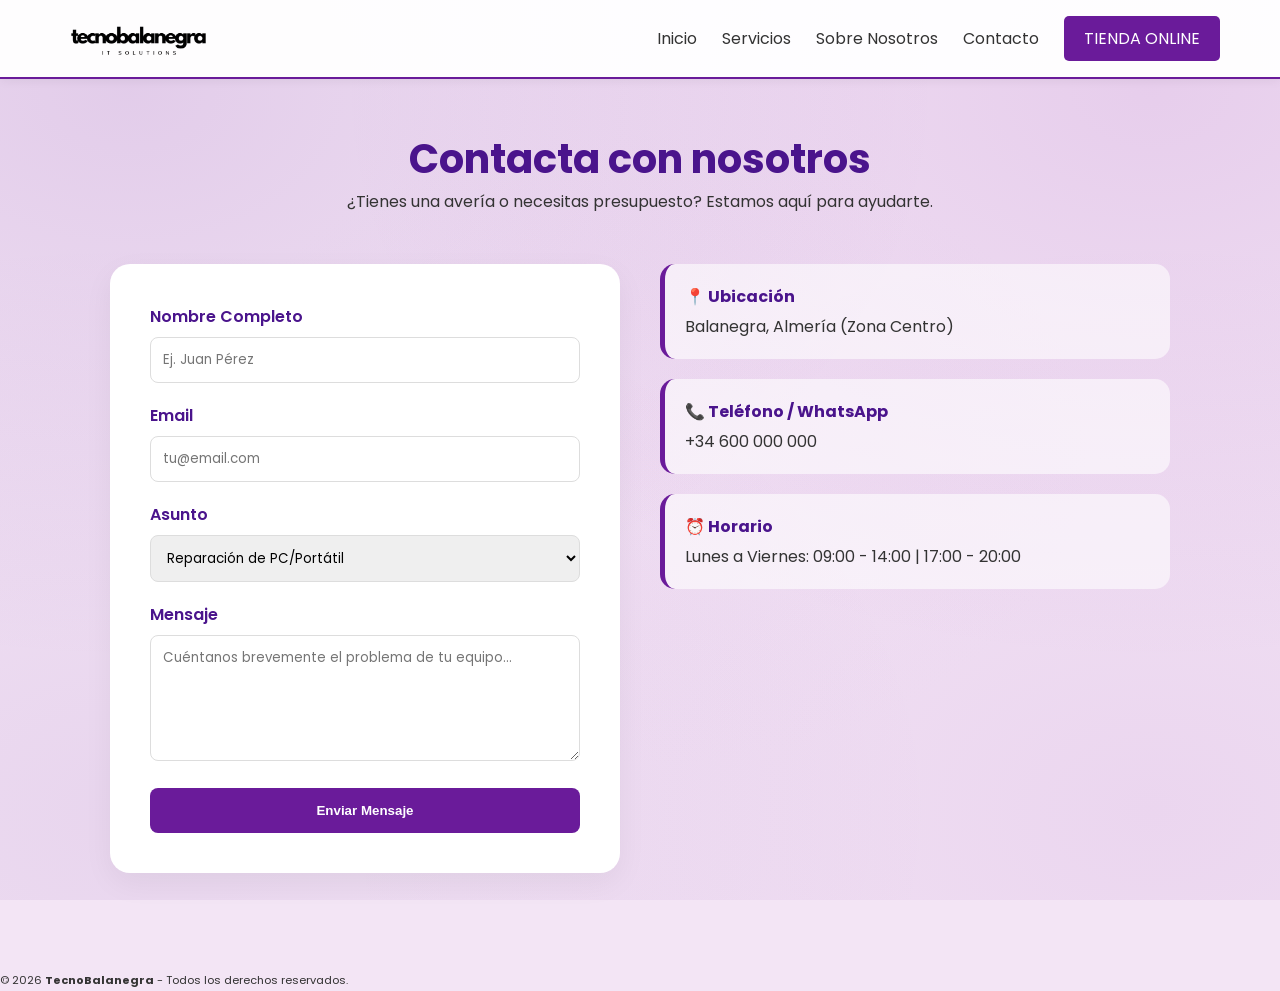
==== contacto.html @ 56120dea "Add files via upload" ====
<!DOCTYPE html>
<html lang="es">
<head>
    <meta charset="UTF-8">
    <meta name="viewport" content="width=device-width, initial-scale=1.0">
    <title>Contacto | TecnoBalanegra</title>
    <link href="https://fonts.googleapis.com/css2?family=Poppins:wght@300;400;600;700&display=swap" rel="stylesheet">
    <link rel="stylesheet" href="styles.css">
</head>
<body>

    <header>
        <div class="contenedor-nav">
            <div class="logo-container">
                <a href="index.html">
                    <img src="recursos-imagenes/tecnobalanegra_logo.png" alt="TecnoBalanegra Logo" class="logo-img">
                </a>
            </div>
            <nav>
                <a href="index.html">Inicio</a>
                <a href="index.html#servicios">Servicios</a>
                <a href="nosotros.html">Sobre Nosotros</a>
                <a href="contacto.html" class="active">Contacto</a>
                <a href="tienda.html" class="boton-tienda">TIENDA ONLINE</a>
            </nav>
        </div>
    </header>

    <main class="contenedor-contacto">
        <section class="contacto-header">
            <h1>Contacta con nosotros</h1>
            <p>¿Tienes una avería o necesitas presupuesto? Estamos aquí para ayudarte.</p>
        </section>

        <div class="contacto-grid">
            <!-- Formulario de Contacto -->
            <div class="formulario-container">
                <form id="formContacto" class="form-pro">
                    <div class="grupo-input">
                        <label>Nombre Completo</label>
                        <input type="text" placeholder="Ej. Juan Pérez" required>
                    </div>
                    <div class="grupo-input">
                        <label>Email</label>
                        <input type="email" placeholder="tu@email.com" required>
                    </div>
                    <div class="grupo-input">
                        <label>Asunto</label>
                        <select>
                            <option>Reparación de PC/Portátil</option>
                            <option>Presupuesto Componentes</option>
                            <option>Licencias de Software</option>
                            <option>Otros</option>
                        </select>
                    </div>
                    <div class="grupo-input">
                        <label>Mensaje</label>
                        <textarea rows="5" placeholder="Cuéntanos brevemente el problema de tu equipo..."></textarea>
                    </div>
                    <button type="submit" class="btn-enviar-contacto">Enviar Mensaje</button>
                </form>
            </div>

            <!-- Información Adicional -->
            <div class="info-contacto">
                <div class="info-card">
                    <h4>📍 Ubicación</h4>
                    <p>Balanegra, Almería (Zona Centro)</p>
                </div>
                <div class="info-card">
                    <h4>📞 Teléfono / WhatsApp</h4>
                    <p>+34 600 000 000</p>
                </div>
                <div class="info-card">
                    <h4>⏰ Horario</h4>
                    <p>Lunes a Viernes: 09:00 - 14:00 | 17:00 - 20:00</p>
                </div>
                <!-- Mapa Ficticio (Placeholder) -->
                <!-- Mapa real de Google Maps centrado en Balanegra -->
                <div class="mapa-contenedor">
                    <iframe 
                        src="https://www.google.com/maps/embed?pb=!1m18!1m12!1m3!1d288905.6480990457!2d-2.958773344692224!3d36.86673938230751!2m3!1f0!2f0!3f0!3m2!1i1024!2i768!4f13.1!3m3!1m2!1s0xd7045320bd48ebb%3A0x3e8f5b37186a8bd3!2zQ2Fyci4gZGUgTcOhbGFnYSwgQWxtZXLDrWE!5e0!3m2!1ses!2ses!4v1777840524488!5m2!1ses!2ses"
                        width="100%" 
                        height="300" 
                        style="border:0;" 
                        allowfullscreen="" 
                        loading="lazy" 
                        referrerpolicy="no-referrer-when-downgrade">
                    </iframe>
                </div>
            </div>
        </div>
    </main>

    <footer>
        <p><small><small>&copy; 2026 <strong>TecnoBalanegra</strong> - Todos los derechos reservados.</small></small></p>
    </footer>

</body>
</html>
---- styles.css ----
:root {
    --morado-principal: #6a1b9a;
    --morado-oscuro: #4a148c;
    --lila-muy-claro: #f3e5f5;
    --blanco: #ffffff;
    --texto-oscuro: #333333;
}

* {
    margin: 0;
    padding: 0;
    box-sizing: border-box;
}

/* FONDO GLOBAL DE LA PÁGINA */
body {
    font-family: 'Poppins', sans-serif;
    color: var(--texto-oscuro);
    background-color: var(--lila-muy-claro);
    background-image: 
        radial-gradient(at 10% 10%, rgba(106, 27, 154, 0.12) 0px, transparent 50%),
        radial-gradient(at 90% 10%, rgba(142, 36, 170, 0.12) 0px, transparent 50%),
        radial-gradient(at 50% 50%, rgba(225, 190, 231, 0.15) 0px, transparent 50%),
        radial-gradient(at 10% 90%, rgba(106, 27, 154, 0.08) 0px, transparent 50%),
        radial-gradient(at 90% 90%, rgba(142, 36, 170, 0.08) 0px, transparent 50%);
    background-attachment: fixed;
}

/* CABECERA Y NAVEGACIÓN */
header {
    background-color: rgba(255, 255, 255, 0.95);
    padding: 10px 0;
    position: sticky;
    top: 0;
    z-index: 1000;
    box-shadow: 0 2px 10px rgba(0,0,0,0.05);
    border-bottom: 2px solid var(--morado-principal);
}

.contenedor-nav {
    display: flex;
    justify-content: space-between;
    align-items: center;
    max-width: 1200px;
    margin: 0 auto;
    padding: 0 20px;
}

.logo-img {
    height: 50px;
    width: auto;
}

nav {
    display: flex;
    align-items: center;
}

nav a {
    text-decoration: none;
    color: var(--texto-oscuro);
    margin-left: 25px;
    font-weight: 400;
    transition: 0.3s;
}

nav a:hover {
    color: var(--morado-principal);
}

.boton-tienda {
    background: var(--morado-principal);
    color: var(--blanco) !important;
    padding: 10px 20px;
    border-radius: 5px;
}

.boton-tienda:hover {
    background: var(--morado-oscuro);
}

/* SECCIÓN HERO DE LA PÁGINA */
.hero {
    height: 80vh;
    display: flex;
    align-items: center;
    justify-content: center;
    text-align: center;
    background: url('recursos-imagenes/fondo_tecnobalanegra.png') center/cover no-repeat;
    position: relative;
    color: var(--blanco);
}

.hero .overlay {
    position: absolute;
    top: 0;
    left: 0;
    width: 100%;
    height: 100%;
    background-color: rgba(0, 0, 0, 0.5);
    z-index: 1;
}

.hero-contenido {
    position: relative;
    z-index: 2;
    max-width: 800px;
    padding: 0 20px;
}

.hero-contenido h2, .hero-contenido p {
    color: var(--blanco);
}

.hero-contenido h2 {
    font-size: 3.2rem;
    margin-bottom: 20px;
    font-weight: 700;
    text-shadow: 2px 2px 4px rgba(0,0,0,0.3);
}

.hero-contenido p {
    font-size: 1.3rem;
    max-width: 700px;
    margin: 0 auto 30px auto;
    font-weight: 400;
}

/* BOTONES Y COMPONENTES */
.botones-hero {
    display: flex;
    justify-content: center;
    gap: 15px;
}

.btn-primario, .btn-secundario {
    padding: 12px 24px;
    text-decoration: none;
    border-radius: 5px;
    font-weight: 600;
    transition: 0.3s;
}

.btn-primario {
    background-color: var(--morado-principal);
    color: var(--blanco);
}

.btn-primario:hover {
    background-color: var(--morado-oscuro);
}

.btn-secundario {
    background-color: transparent;
    color: var(--blanco);
    border: 2px solid var(--blanco);
}

.btn-secundario:hover {
    background-color: var(--blanco);
    color: var(--morado-principal);
}

.banner-confianza {
    padding: 40px 20px;
    display: flex;
    justify-content: center;
}

.contenedor-pills {
    display: flex;
    flex-wrap: wrap;
    gap: 15px;
    justify-content: center;
}

.pill {
    background-color: rgba(106, 27, 154, 0.1);
    border: 1px solid var(--morado-principal);
    color: var(--morado-oscuro);
    padding: 10px 25px;
    border-radius: 50px;
    font-size: 0.9rem;
    font-weight: 500;
    transition: 0.3s;
}

.pill:hover {
    background-color: var(--morado-principal);
    color: white;
}

/* PÁGINA DE SERVICIOS */
.contenedor-servicios, .contenedor-servicios-detallados {
    max-width: 1200px;
    margin: 60px auto;
    padding: 0 20px;
    text-align: center;
}

.grid-servicios-pro {
    display: flex;
    flex-direction: column;
    gap: 40px;
    margin-top: 40px;
}

.servicio-card {
    display: flex;
    align-items: center;
    background: white;
    border-radius: 20px;
    overflow: hidden;
    box-shadow: 0 10px 30px rgba(0,0,0,0.05);
    transition: transform 0.3s ease;
    border: 1px solid rgba(106, 27, 154, 0.1);
}

.servicio-card:hover {
    transform: translateY(-5px);
}

.imagen-placeholder {
    width: 40%;
    height: 300px;
    background-color: #eee;
}

.imagen-placeholder img {
    width: 100%;
    height: 100%;
    object-fit: cover;
}

.servicio-info {
    width: 60%;
    padding: 40px;
    text-align: left;
}

.servicio-info h4 {
    font-size: 1.8rem;
    color: var(--morado-oscuro);
    margin-bottom: 15px;
}

.servicio-info p {
    font-size: 1.1rem;
    line-height: 1.6;
    color: #666;
}

/* PÁGINA DE CONTACTO */
.contenedor-contacto {
    max-width: 1100px;
    margin: 50px auto;
    padding: 0 20px;
}

.contacto-header {
    text-align: center;
    margin-bottom: 50px;
}

.contacto-header h1 {
    color: var(--morado-oscuro);
    font-size: 2.5rem;
}

.contacto-grid {
    display: grid;
    grid-template-columns: 1fr 1fr;
    gap: 40px;
    align-items: start;
}

.formulario-container {
    background: white;
    padding: 40px;
    border-radius: 20px;
    box-shadow: 0 10px 30px rgba(0,0,0,0.05);
}

.grupo-input {
    margin-bottom: 20px;
}

.grupo-input label {
    display: block;
    margin-bottom: 8px;
    font-weight: 600;
    color: var(--morado-oscuro);
}

/* formulario */
.grupo-input input, .grupo-input select, .grupo-input textarea {
    width: 100%;
    padding: 12px;
    border: 1px solid #ddd;
    border-radius: 8px;
    font-family: inherit;
    outline: none;
    transition: 0.3s;
}

.grupo-input input:focus, .grupo-input textarea:focus {
    border-color: var(--morado-principal);
    box-shadow: 0 0 0 3px rgba(106, 27, 154, 0.1);
}

.btn-enviar-contacto {
    background: var(--morado-principal);
    color: white;
    border: none;
    padding: 15px 30px;
    border-radius: 8px;
    font-weight: 600;
    cursor: pointer;
    width: 100%;
    transition: 0.3s;
}

.btn-enviar-contacto:hover {
    background: var(--morado-oscuro);
    transform: translateY(-2px);
}

.info-card {
    background: rgba(255, 255, 255, 0.6);
    padding: 20px;
    border-radius: 15px;
    margin-bottom: 20px;
    border-left: 5px solid var(--morado-principal);
}

.info-card h4 {
    color: var(--morado-oscuro);
    margin-bottom: 5px;
}

.mapa-placeholder {
    height: 200px;
    background: #e0e0e0;
    border-radius: 15px;
    display: flex;
    align-items: center;
    justify-content: center;
    color: #888;
    border: 2px dashed #ccc;
}

.servicios-intro {
    text-align: center;
    margin-bottom: 60px;
}

.servicios-intro h1 {
    font-size: 2.8rem;
    color: var(--morado-oscuro);
}

.servicios-grid-especifico {
    display: grid;
    grid-template-columns: repeat(auto-fit, minmax(280px, 1fr));
    gap: 30px;
}

.servicio-item {
    background: rgba(255, 255, 255, 0.7);
    backdrop-filter: blur(10px);
    padding: 40px;
    border-radius: 20px;
    border: 1px solid rgba(255, 255, 255, 0.3);
    box-shadow: 0 10px 20px rgba(0,0,0,0.03);
    transition: 0.3s ease;
    text-align: left;
}

.servicio-item:hover {
    transform: translateY(-10px);
    background: white;
    box-shadow: 0 15px 35px rgba(106, 27, 154, 0.1);
}

.servicio-icon {
    font-size: 3rem;
    margin-bottom: 20px;
}

.servicio-item h3 {
    color: var(--morado-principal);
    margin-bottom: 15px;
    font-size: 1.5rem;
}

.servicio-item p {
    color: #555;
    margin-bottom: 20px;
    font-size: 0.95rem;
}

.lista-check {
    list-style: none;
    padding: 0;
}

.lista-check li {
    font-size: 0.85rem;
    color: #777;
    margin-bottom: 8px;
    display: flex;
    align-items: center;
}

.lista-check li::before {
    content: "•";
    color: var(--morado-principal);
    font-weight: bold;
    margin-right: 10px;
    font-size: 1.2rem;
}

.servicios-cta {
    margin-top: 80px;
    background: var(--morado-principal);
    color: white;
    padding: 60px;
    border-radius: 30px;
    text-align: center;
}

.servicios-cta h3 {
    font-size: 2rem;
    margin-bottom: 15px;
}

.servicios-cta p {
    margin-bottom: 30px;
    opacity: 0.9;
}

/* 9. SOBRE NOSOTROS */
.contenedor-nosotros {
    max-width: 1000px;
    margin: 60px auto;
    padding: 0 20px;
}

.nosotros-hero {
    text-align: center;
    margin-bottom: 80px;
}

.nosotros-hero h1 {
    font-size: 3rem;
    color: var(--morado-oscuro);
}

.subtitulo {
    font-size: 1.2rem;
    color: var(--morado-principal);
    margin-bottom: 30px;
    font-weight: 600;
}

.historia-texto {
    background: white;
    padding: 40px;
    border-radius: 20px;
    box-shadow: 0 10px 30px rgba(0,0,0,0.05);
    line-height: 1.8;
    color: #555;
    font-size: 1.1rem;
}

.equipo-grid {
    display: grid;
    grid-template-columns: 1fr 1fr;
    gap: 40px;
    margin-top: 40px;
}

.persona-card {
    background: rgba(255, 255, 255, 0.6);
    backdrop-filter: blur(5px);
    padding: 40px;
    border-radius: 25px;
    text-align: center;
    border: 1px solid rgba(106, 27, 154, 0.1);
    transition: 0.3s;
}

.persona-card:hover {
    background: white;
    transform: translateY(-5px);
}

.foto-perfil {
    width: 100px;
    height: 100px;
    background: var(--morado-principal);
    border-radius: 50%;
    display: flex;
    align-items: center;
    justify-content: center;
    margin: 0 auto 20px;
    font-size: 3rem;
}

.persona-card h3 {
    color: var(--morado-oscuro);
    margin-bottom: 5px;
}

.rol {
    color: var(--morado-principal);
    font-weight: 600;
    font-size: 0.9rem;
    margin-bottom: 15px;
    text-transform: uppercase;
}

.bio {
    font-size: 0.95rem;
    color: #666;
}

.valores-grid {
    display: grid;
    grid-template-columns: repeat(3, 1fr);
    gap: 20px;
    margin-top: 80px;
}

.valor-card {
    text-align: center;
    padding: 30px;
    border-top: 4px solid var(--morado-principal);
    background: white;
    border-radius: 0 0 15px 15px;
}

.valor-card h4 {
    margin-bottom: 10px;
    color: var(--morado-oscuro);
}

/* PÁGINA RESPONSIVE */
@media (max-width: 768px) {
    .servicio-card {
        flex-direction: column;
    }
    .imagen-placeholder, .servicio-info {
        width: 100%;
    }
    .imagen-placeholder {
        height: 200px;
    }
    .contacto-grid, .equipo-grid, .valores-grid {
        grid-template-columns: 1fr;
    }
}
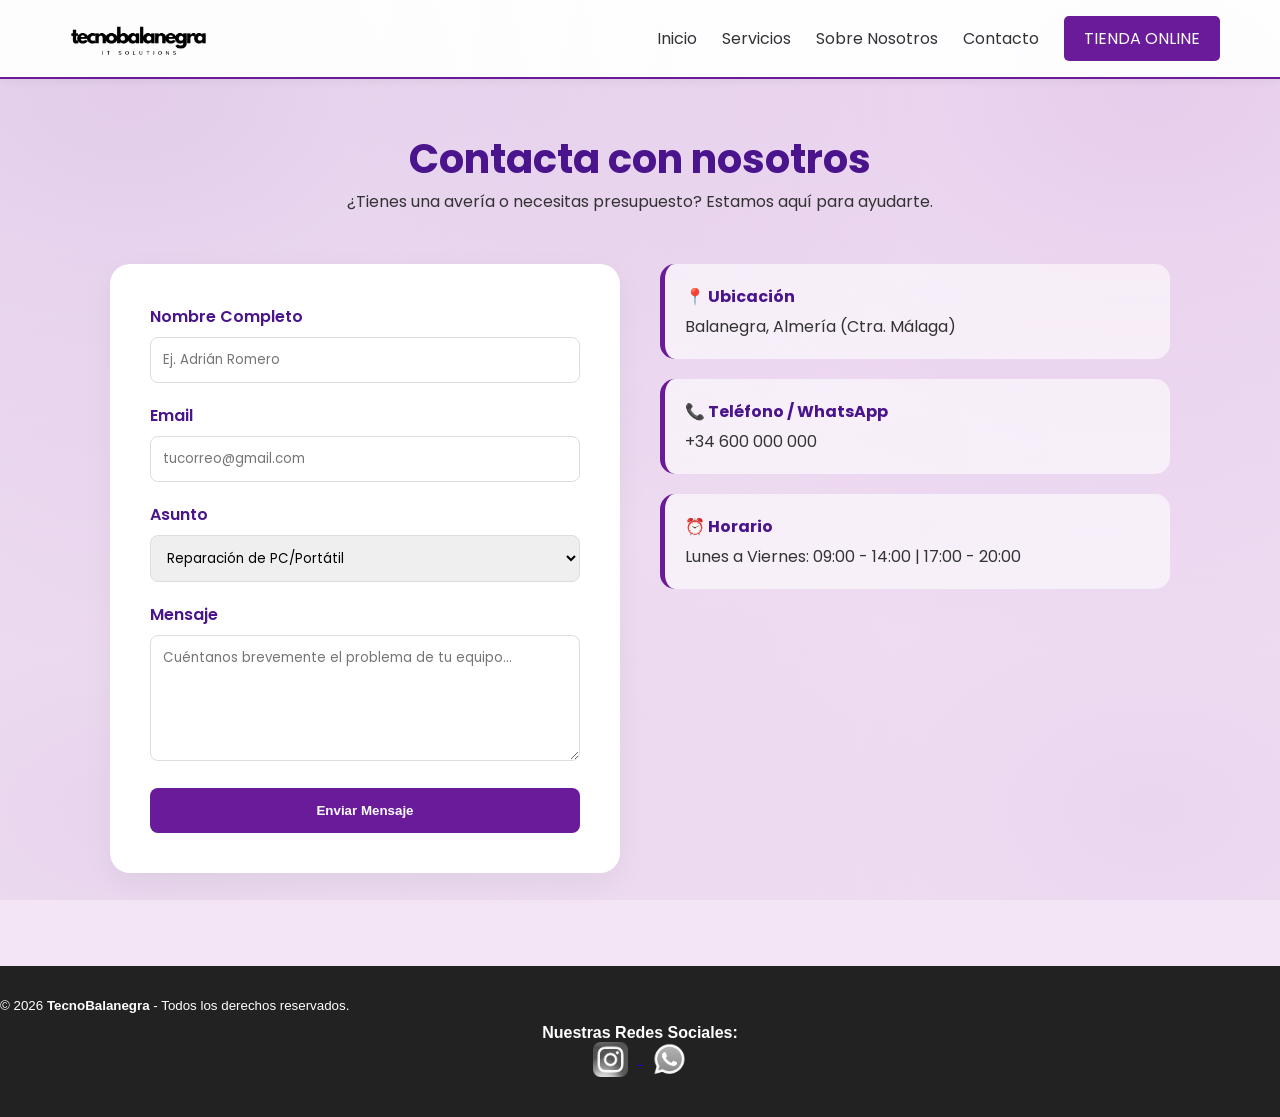
==== commit 2c7baf64: "Add files via upload" ====
--- a/contacto.html
+++ b/contacto.html
@@ -33,16 +33,15 @@
         </section>
 
         <div class="contacto-grid">
-            <!-- Formulario de Contacto -->
             <div class="formulario-container">
                 <form id="formContacto" class="form-pro">
                     <div class="grupo-input">
                         <label>Nombre Completo</label>
-                        <input type="text" placeholder="Ej. Juan Pérez" required>
+                        <input type="text" placeholder="Ej. Adrián Romero" required>
                     </div>
                     <div class="grupo-input">
                         <label>Email</label>
-                        <input type="email" placeholder="tu@email.com" required>
+                        <input type="email" placeholder="tucorreo@gmail.com" required>
                     </div>
                     <div class="grupo-input">
                         <label>Asunto</label>
@@ -61,11 +60,10 @@
                 </form>
             </div>
 
-            <!-- Información Adicional -->
             <div class="info-contacto">
                 <div class="info-card">
                     <h4>📍 Ubicación</h4>
-                    <p>Balanegra, Almería (Zona Centro)</p>
+                    <p>Balanegra, Almería (Ctra. Málaga)</p>
                 </div>
                 <div class="info-card">
                     <h4>📞 Teléfono / WhatsApp</h4>
@@ -75,8 +73,7 @@
                     <h4>⏰ Horario</h4>
                     <p>Lunes a Viernes: 09:00 - 14:00 | 17:00 - 20:00</p>
                 </div>
-                <!-- Mapa Ficticio (Placeholder) -->
-                <!-- Mapa real de Google Maps centrado en Balanegra -->
+                
                 <div class="mapa-contenedor">
                     <iframe 
                         src="https://www.google.com/maps/embed?pb=!1m18!1m12!1m3!1d288905.6480990457!2d-2.958773344692224!3d36.86673938230751!2m3!1f0!2f0!3f0!3m2!1i1024!2i768!4f13.1!3m3!1m2!1s0xd7045320bd48ebb%3A0x3e8f5b37186a8bd3!2zQ2Fyci4gZGUgTcOhbGFnYSwgQWxtZXLDrWE!5e0!3m2!1ses!2ses!4v1777840524488!5m2!1ses!2ses"
@@ -93,7 +90,19 @@
     </main>
 
     <footer>
-        <p><small><small>&copy; 2026 <strong>TecnoBalanegra</strong> - Todos los derechos reservados.</small></small></p>
+        <p><small>&copy; 2026 <strong>TecnoBalanegra</strong> - Todos los derechos reservados.</small></p>
+        
+        <div class="footer-section">
+            <h4>Nuestras Redes Sociales:</h4>
+            <div class="social-links">
+                <a href="https://instagram.com" target="_blank">
+                    <img src="recursos-imagenes/Instagram.png" alt="Instagram" class="social-icon">
+                </a>
+                <a href="https://wa.me/34600000000" target="_blank">
+                    <img src="recursos-imagenes/WhatsApp.png" alt="WhatsApp" class="social-icon">
+                </a>
+            </div>
+        </div>
     </footer>
 
 </body>
--- a/styles.css
+++ b/styles.css
@@ -559,4 +559,42 @@
     .contacto-grid, .equipo-grid, .valores-grid {
         grid-template-columns: 1fr;
     }
+}
+
+footer {
+    background-color: #222;
+    color: #fff;
+    padding: 30px 0;
+    font-family: Arial, sans-serif;
+}
+
+.footer-container {
+    display: flex;
+    justify-content: space-around; /* Reparte las secciones */
+    align-items: flex-start;
+    max-width: 1200px;
+    margin: 0 auto;
+    flex-wrap: wrap; /* Para que en móviles se vea bien */
+}
+
+.footer-section {
+    margin: 10px;
+    text-align: center;
+}
+
+.social-icon, .pay-icon {
+    width: 35px; /* Tamaño de los iconos */
+    margin: 0 10px;
+    vertical-align: middle;
+}
+
+/* El efecto que te pasé antes */
+.social-icon {
+    filter: grayscale(100%);
+    transition: 0.3s;
+}
+
+.social-icon:hover {
+    filter: grayscale(0%);
+    transform: scale(1.1);
 }
